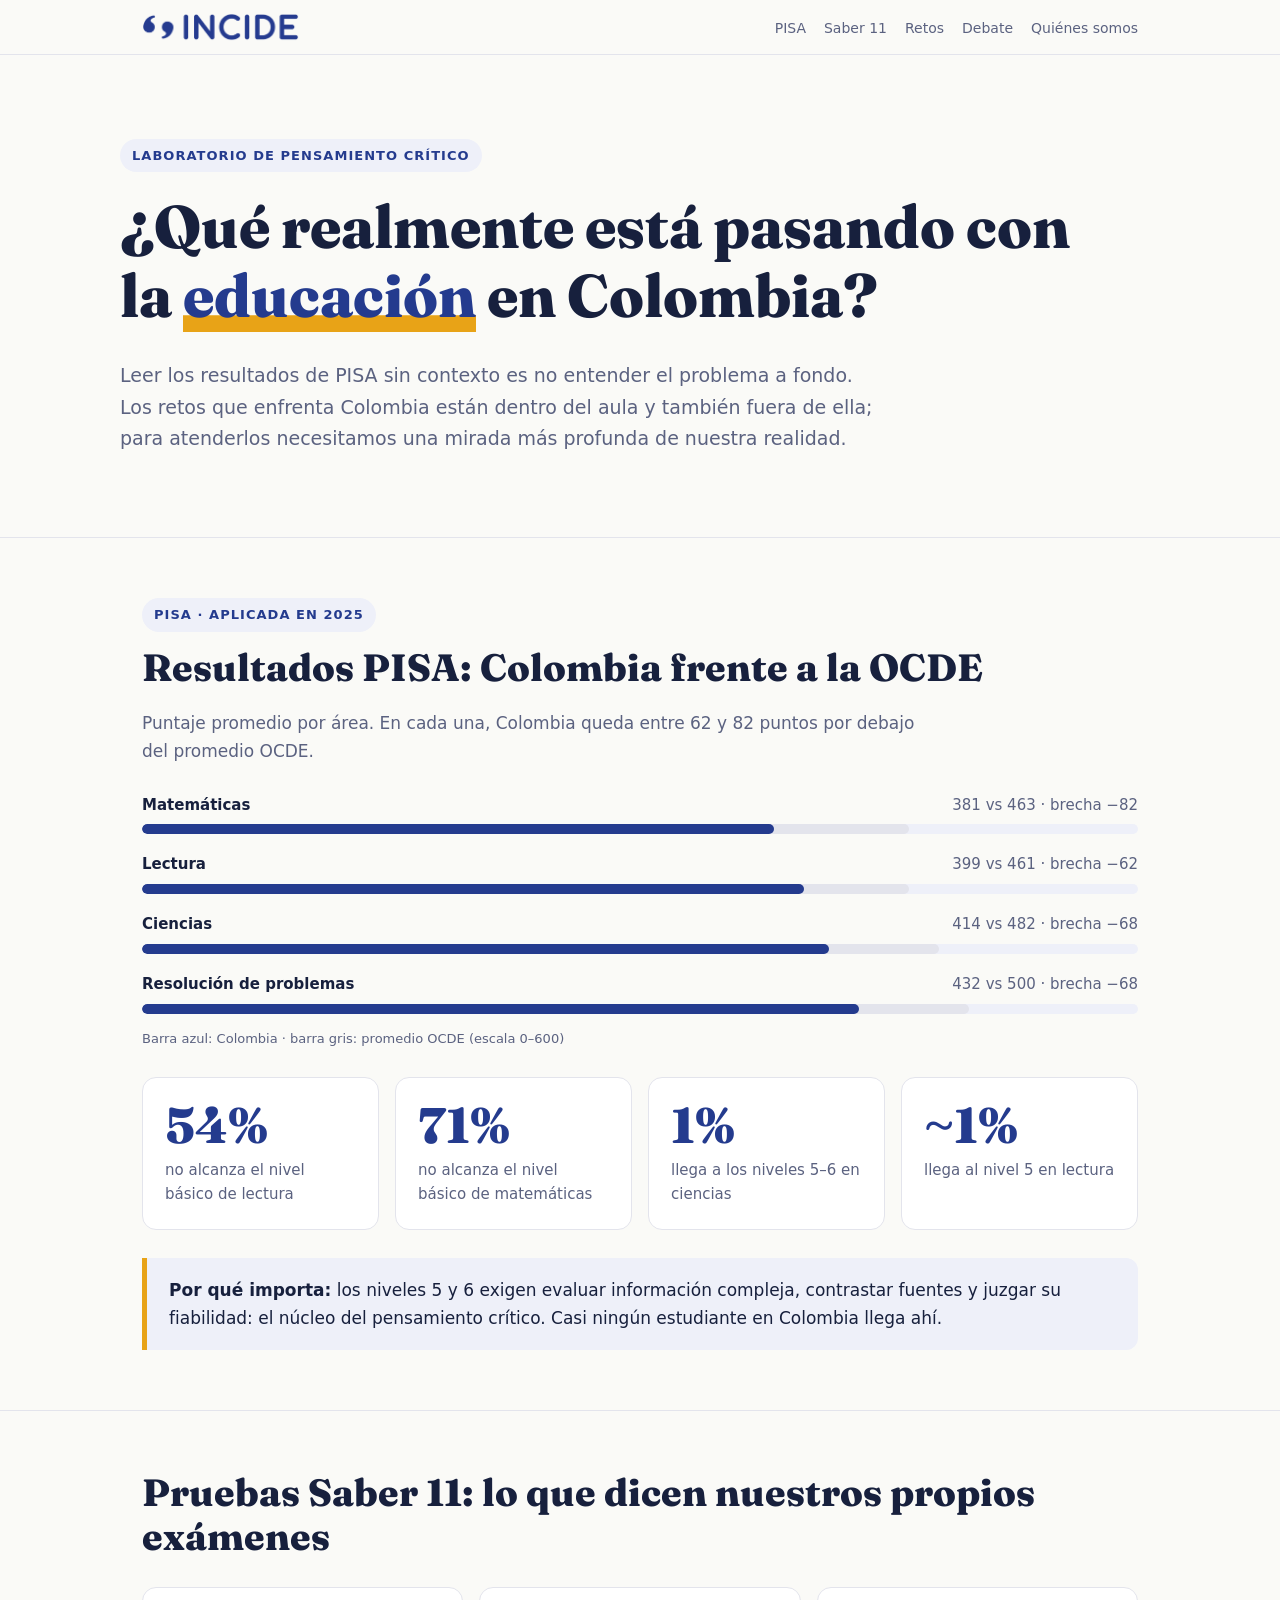
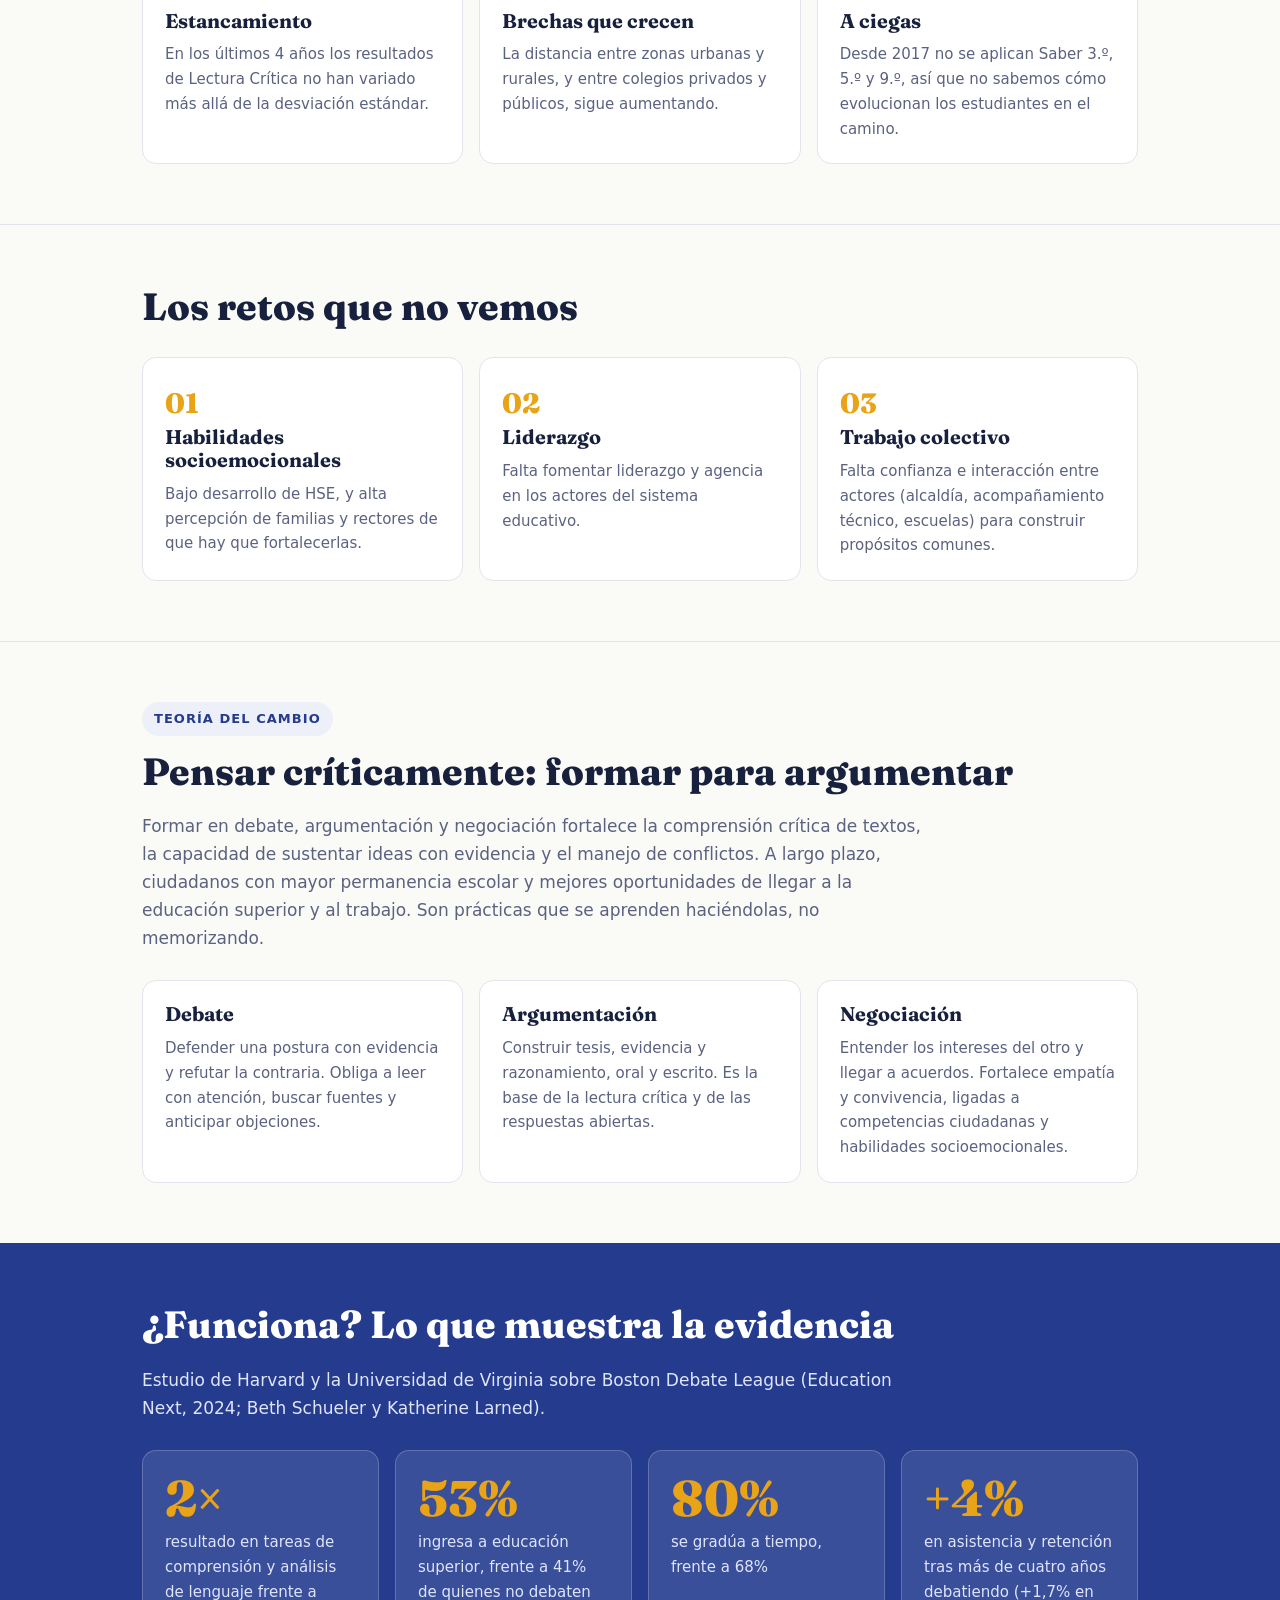
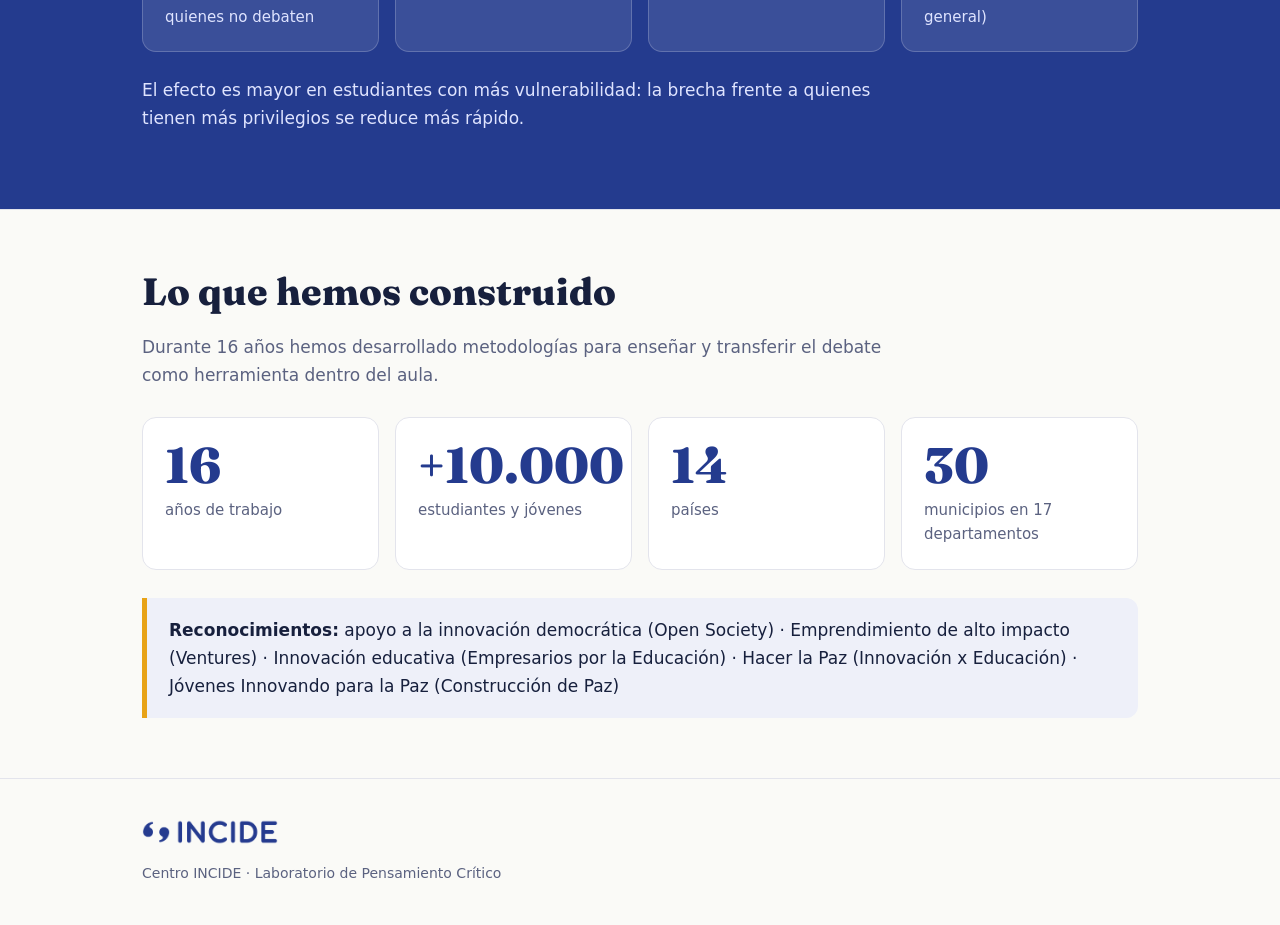
==== index.html @ ebb5a61c "Add files via upload" ====
<!DOCTYPE html>
<html lang="es">
<head>
<meta charset="UTF-8">
<meta name="viewport" content="width=device-width, initial-scale=1, viewport-fit=cover">
<title>INCIDE · Retos de la educación en Colombia</title>
<link rel="stylesheet" href="https://fonts.googleapis.com/css2?family=Fraunces:wght@600;800&display=swap">
<style>
:root{box-sizing:border-box;padding-top:env(safe-area-inset-top,0px);padding-bottom:env(safe-area-inset-bottom,0px);
--bg:#fafaf7;--card:#fff;--ink:#17203d;--mute:#5b6280;--blue:#243b8e;--acc:#e8a317;--line:#e3e4ec;--soft:#eef0f9;--logo:none}
:root:not([data-theme="light"]){}
@media (prefers-color-scheme:dark){:root:not([data-theme="light"]){--bg:#0e1226;--card:#171c36;--ink:#eceefa;--mute:#a3a9c8;--blue:#8fa4ff;--line:#2a3157;--soft:#1b2142;--logo:invert(1) brightness(1.6)}}
:root[data-theme="dark"]{--bg:#0e1226;--card:#171c36;--ink:#eceefa;--mute:#a3a9c8;--blue:#8fa4ff;--line:#2a3157;--soft:#1b2142;--logo:invert(1) brightness(1.6)}
html{scroll-padding-top:env(safe-area-inset-top,0px);scroll-behavior:smooth}
*,*:before,*:after{box-sizing:border-box}
body{margin:0;background:var(--bg);color:var(--ink);font:17px/1.65 system-ui,-apple-system,"Segoe UI",sans-serif}
h1,h2,h3{font-family:Fraunces,Georgia,serif;line-height:1.15;margin:0 0 .5em}
.w{max-width:1040px;margin:0 auto;padding:0 22px}
header{position:sticky;top:env(safe-area-inset-top,0px);background:var(--bg);border-bottom:1px solid var(--line);z-index:5}
header .w{display:flex;align-items:center;justify-content:space-between;padding-top:12px;padding-bottom:12px}
header img{height:30px;width:auto;filter:var(--logo)}
nav a{color:var(--mute);text-decoration:none;font-size:14px;margin-left:18px}
nav a:hover{color:var(--blue)}
@media(max-width:700px){nav{display:none}}
.hero{padding:84px 0 64px}
.tag{display:inline-block;background:var(--soft);color:var(--blue);font-size:13px;font-weight:700;letter-spacing:.08em;text-transform:uppercase;padding:6px 12px;border-radius:99px}
.hero h1{font-size:clamp(34px,6vw,60px);font-weight:800;margin-top:20px;max-width:16em}
.hero h1 em{font-style:normal;color:var(--blue);box-shadow:inset 0 -.28em 0 var(--acc)}
.hero p{max-width:40em;color:var(--mute);font-size:19px}
section{padding:60px 0;border-top:1px solid var(--line)}
section h2{font-size:clamp(26px,4vw,38px);font-weight:800}
.lead{color:var(--mute);max-width:46em}
.grid{display:grid;gap:16px;grid-template-columns:repeat(auto-fit,minmax(220px,1fr));margin-top:28px}
.card{background:var(--card);border:1px solid var(--line);border-radius:14px;padding:22px}
.big{font-family:Fraunces,Georgia,serif;font-size:50px;font-weight:800;color:var(--blue);line-height:1}
.card p{margin:.5em 0 0;color:var(--mute);font-size:15px}
.rows{margin-top:28px;display:grid;gap:18px}
.row b{display:flex;justify-content:space-between;font-size:15px}
.row b span{color:var(--mute);font-weight:500}
.bar{height:10px;border-radius:9px;background:var(--soft);margin-top:7px;position:relative;overflow:hidden}
.bar i{position:absolute;left:0;top:0;bottom:0;border-radius:9px}
.bar .o{background:var(--line)}.bar .c{background:var(--blue)}
.key{font-size:13px;color:var(--mute);margin-top:14px}
.callout{margin-top:28px;border-left:5px solid var(--acc);background:var(--soft);padding:18px 22px;border-radius:0 12px 12px 0}
.num{color:var(--acc);font-family:Fraunces,Georgia,serif;font-weight:800;font-size:28px}
.dark{background:var(--blue);color:#fff;border:0}
.dark .lead,.dark .card p{color:#dfe4ff}
.dark .card{background:rgba(255,255,255,.1);border-color:rgba(255,255,255,.2)}
.dark .big{color:var(--acc)}
@media(prefers-color-scheme:dark){:root:not([data-theme="light"]) .dark{background:#1d2a66}}
:root[data-theme="dark"] .dark{background:#1d2a66}
footer{padding:40px 0;border-top:1px solid var(--line);color:var(--mute);font-size:14px}
footer img{height:26px;filter:var(--logo);margin-bottom:10px}
.src{font-size:13px;color:var(--mute);margin-top:18px}
</style>
</head>
<body>
<header><div class="w"><img src="[data-uri]" alt="INCIDE"><nav><a href="#pisa">PISA</a><a href="#saber">Saber 11</a><a href="#retos">Retos</a><a href="#debate">Debate</a><a href="#hemos">Quiénes somos</a></nav></div></header>

<div class="w hero">
<span class="tag">Laboratorio de Pensamiento Crítico</span>
<h1>¿Qué realmente está pasando con la <em>educación</em> en Colombia?</h1>
<p>Leer los resultados de PISA sin contexto es no entender el problema a fondo. Los retos que enfrenta Colombia están dentro del aula y también fuera de ella; para atenderlos necesitamos una mirada más profunda de nuestra realidad.</p>
</div>

<section id="pisa"><div class="w">
<span class="tag">PISA · aplicada en 2025</span>
<h2 style="margin-top:14px">Resultados PISA: Colombia frente a la OCDE</h2>
<p class="lead">Puntaje promedio por área. En cada una, Colombia queda entre 62 y 82 puntos por debajo del promedio OCDE.</p>
<div class="rows">
<div class="row"><b>Matemáticas <span>381 vs 463 · brecha −82</span></b><div class="bar"><i class="o" style="width:77%"></i><i class="c" style="width:63.5%"></i></div></div>
<div class="row"><b>Lectura <span>399 vs 461 · brecha −62</span></b><div class="bar"><i class="o" style="width:77%"></i><i class="c" style="width:66.5%"></i></div></div>
<div class="row"><b>Ciencias <span>414 vs 482 · brecha −68</span></b><div class="bar"><i class="o" style="width:80%"></i><i class="c" style="width:69%"></i></div></div>
<div class="row"><b>Resolución de problemas <span>432 vs 500 · brecha −68</span></b><div class="bar"><i class="o" style="width:83%"></i><i class="c" style="width:72%"></i></div></div>
</div>
<p class="key">Barra azul: Colombia · barra gris: promedio OCDE (escala 0–600)</p>
<div class="grid">
<div class="card"><div class="big">54%</div><p>no alcanza el nivel básico de lectura</p></div>
<div class="card"><div class="big">71%</div><p>no alcanza el nivel básico de matemáticas</p></div>
<div class="card"><div class="big">1%</div><p>llega a los niveles 5–6 en ciencias</p></div>
<div class="card"><div class="big">~1%</div><p>llega al nivel 5 en lectura</p></div>
</div>
<div class="callout"><b>Por qué importa:</b> los niveles 5 y 6 exigen evaluar información compleja, contrastar fuentes y juzgar su fiabilidad: el núcleo del pensamiento crítico. Casi ningún estudiante en Colombia llega ahí.</div>
</div></section>

<section id="saber"><div class="w">
<h2>Pruebas Saber 11: lo que dicen nuestros propios exámenes</h2>
<div class="grid">
<div class="card"><h3>Estancamiento</h3><p>En los últimos 4 años los resultados de Lectura Crítica no han variado más allá de la desviación estándar.</p></div>
<div class="card"><h3>Brechas que crecen</h3><p>La distancia entre zonas urbanas y rurales, y entre colegios privados y públicos, sigue aumentando.</p></div>
<div class="card"><h3>A ciegas</h3><p>Desde 2017 no se aplican Saber 3.º, 5.º y 9.º, así que no sabemos cómo evolucionan los estudiantes en el camino.</p></div>
</div>
</div></section>

<section id="retos"><div class="w">
<h2>Los retos que no vemos</h2>
<div class="grid">
<div class="card"><div class="num">01</div><h3>Habilidades socioemocionales</h3><p>Bajo desarrollo de HSE, y alta percepción de familias y rectores de que hay que fortalecerlas.</p></div>
<div class="card"><div class="num">02</div><h3>Liderazgo</h3><p>Falta fomentar liderazgo y agencia en los actores del sistema educativo.</p></div>
<div class="card"><div class="num">03</div><h3>Trabajo colectivo</h3><p>Falta confianza e interacción entre actores (alcaldía, acompañamiento técnico, escuelas) para construir propósitos comunes.</p></div>
</div>
</div></section>

<section id="debate"><div class="w">
<span class="tag">Teoría del cambio</span>
<h2 style="margin-top:14px">Pensar críticamente: formar para argumentar</h2>
<p class="lead">Formar en debate, argumentación y negociación fortalece la comprensión crítica de textos, la capacidad de sustentar ideas con evidencia y el manejo de conflictos. A largo plazo, ciudadanos con mayor permanencia escolar y mejores oportunidades de llegar a la educación superior y al trabajo. Son prácticas que se aprenden haciéndolas, no memorizando.</p>
<div class="grid">
<div class="card"><h3>Debate</h3><p>Defender una postura con evidencia y refutar la contraria. Obliga a leer con atención, buscar fuentes y anticipar objeciones.</p></div>
<div class="card"><h3>Argumentación</h3><p>Construir tesis, evidencia y razonamiento, oral y escrito. Es la base de la lectura crítica y de las respuestas abiertas.</p></div>
<div class="card"><h3>Negociación</h3><p>Entender los intereses del otro y llegar a acuerdos. Fortalece empatía y convivencia, ligadas a competencias ciudadanas y habilidades socioemocionales.</p></div>
</div>
</div></section>

<section class="dark"><div class="w">
<h2>¿Funciona? Lo que muestra la evidencia</h2>
<p class="lead">Estudio de Harvard y la Universidad de Virginia sobre Boston Debate League (Education Next, 2024; Beth Schueler y Katherine Larned).</p>
<div class="grid">
<div class="card"><div class="big">2×</div><p>resultado en tareas de comprensión y análisis de lenguaje frente a quienes no debaten</p></div>
<div class="card"><div class="big">53%</div><p>ingresa a educación superior, frente a 41% de quienes no debaten</p></div>
<div class="card"><div class="big">80%</div><p>se gradúa a tiempo, frente a 68%</p></div>
<div class="card"><div class="big">+4%</div><p>en asistencia y retención tras más de cuatro años debatiendo (+1,7% en general)</p></div>
</div>
<p class="lead" style="margin-top:24px">El efecto es mayor en estudiantes con más vulnerabilidad: la brecha frente a quienes tienen más privilegios se reduce más rápido.</p>
</div></section>

<section id="hemos"><div class="w">
<h2>Lo que hemos construido</h2>
<p class="lead">Durante 16 años hemos desarrollado metodologías para enseñar y transferir el debate como herramienta dentro del aula.</p>
<div class="grid">
<div class="card"><div class="big">16</div><p>años de trabajo</p></div>
<div class="card"><div class="big">+10.000</div><p>estudiantes y jóvenes</p></div>
<div class="card"><div class="big">14</div><p>países</p></div>
<div class="card"><div class="big">30</div><p>municipios en 17 departamentos</p></div>
</div>
<div class="callout"><b>Reconocimientos:</b> apoyo a la innovación democrática (Open Society) · Emprendimiento de alto impacto (Ventures) · Innovación educativa (Empresarios por la Educación) · Hacer la Paz (Innovación x Educación) · Jóvenes Innovando para la Paz (Construcción de Paz)</div>
</div></section>

<footer><div class="w"><img src="[data-uri]" alt="INCIDE"><br>Centro INCIDE · Laboratorio de Pensamiento Crítico</div></footer>
</body>
</html>
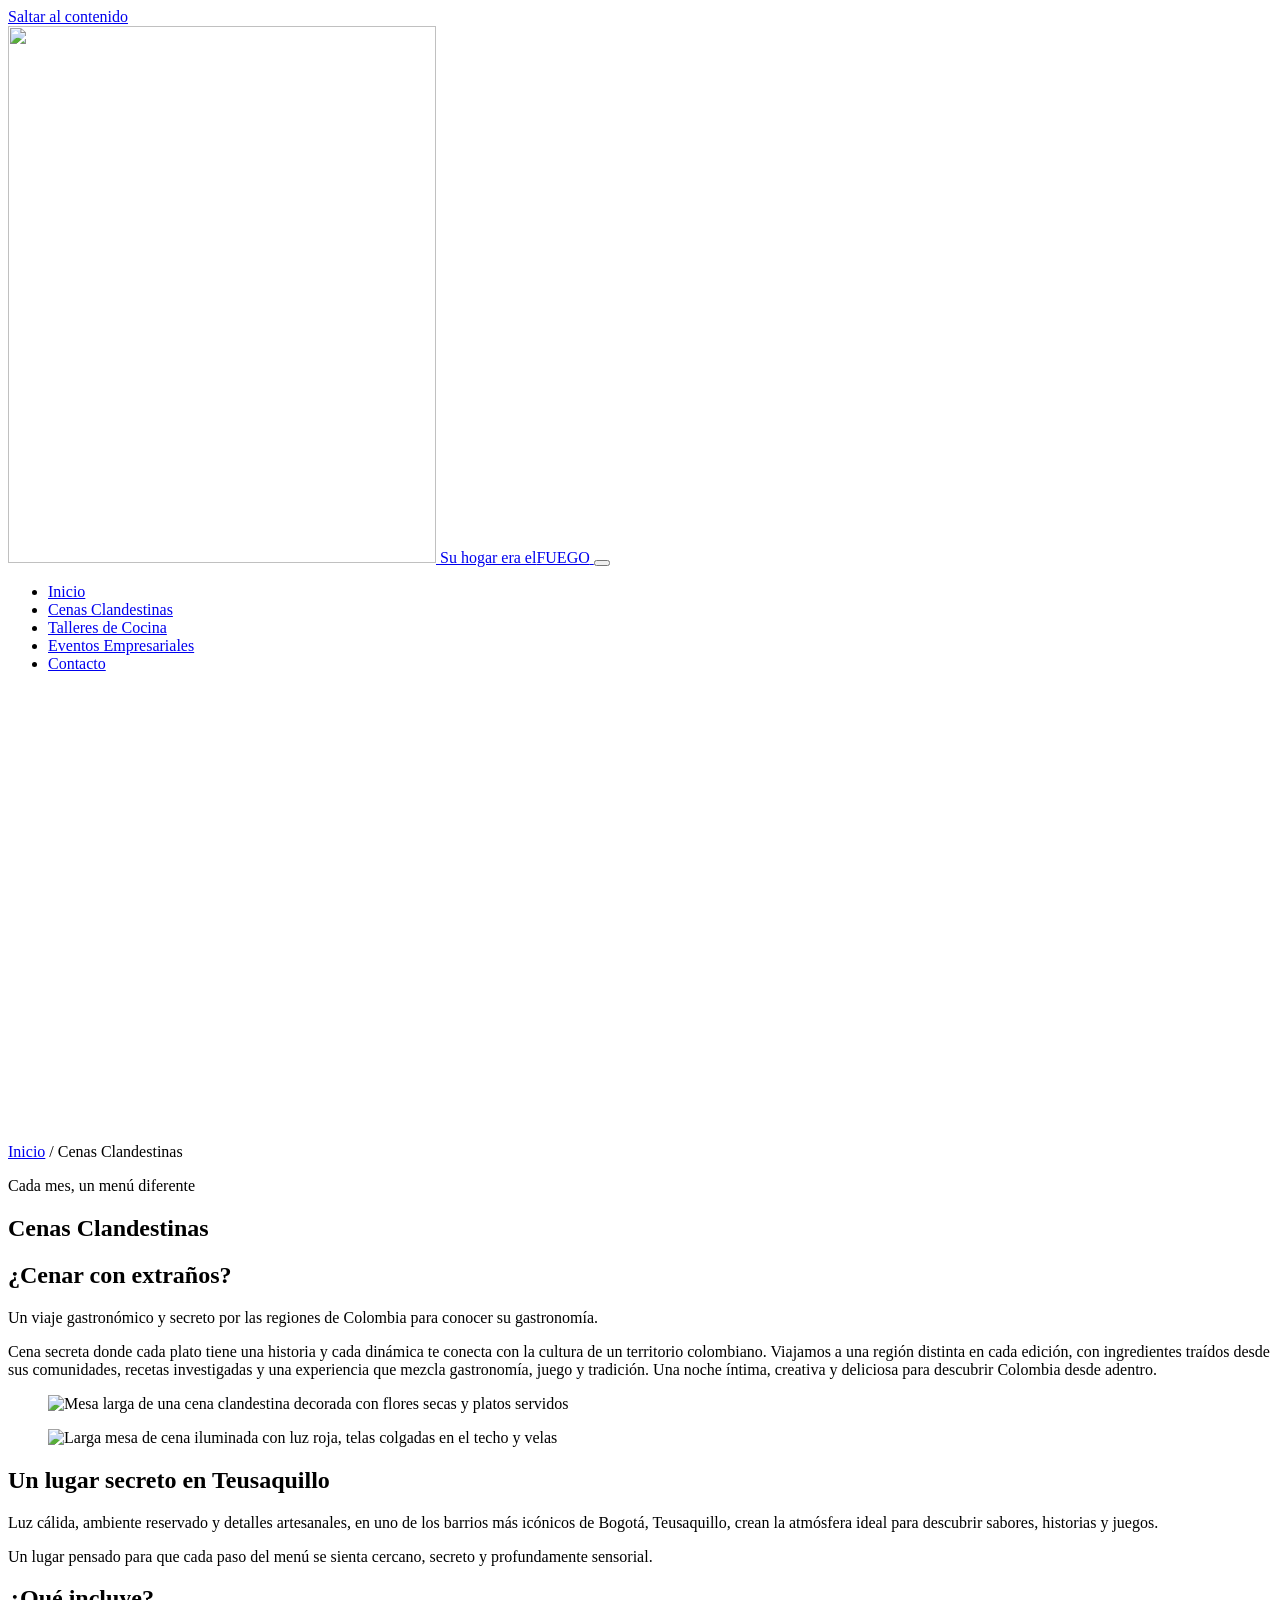
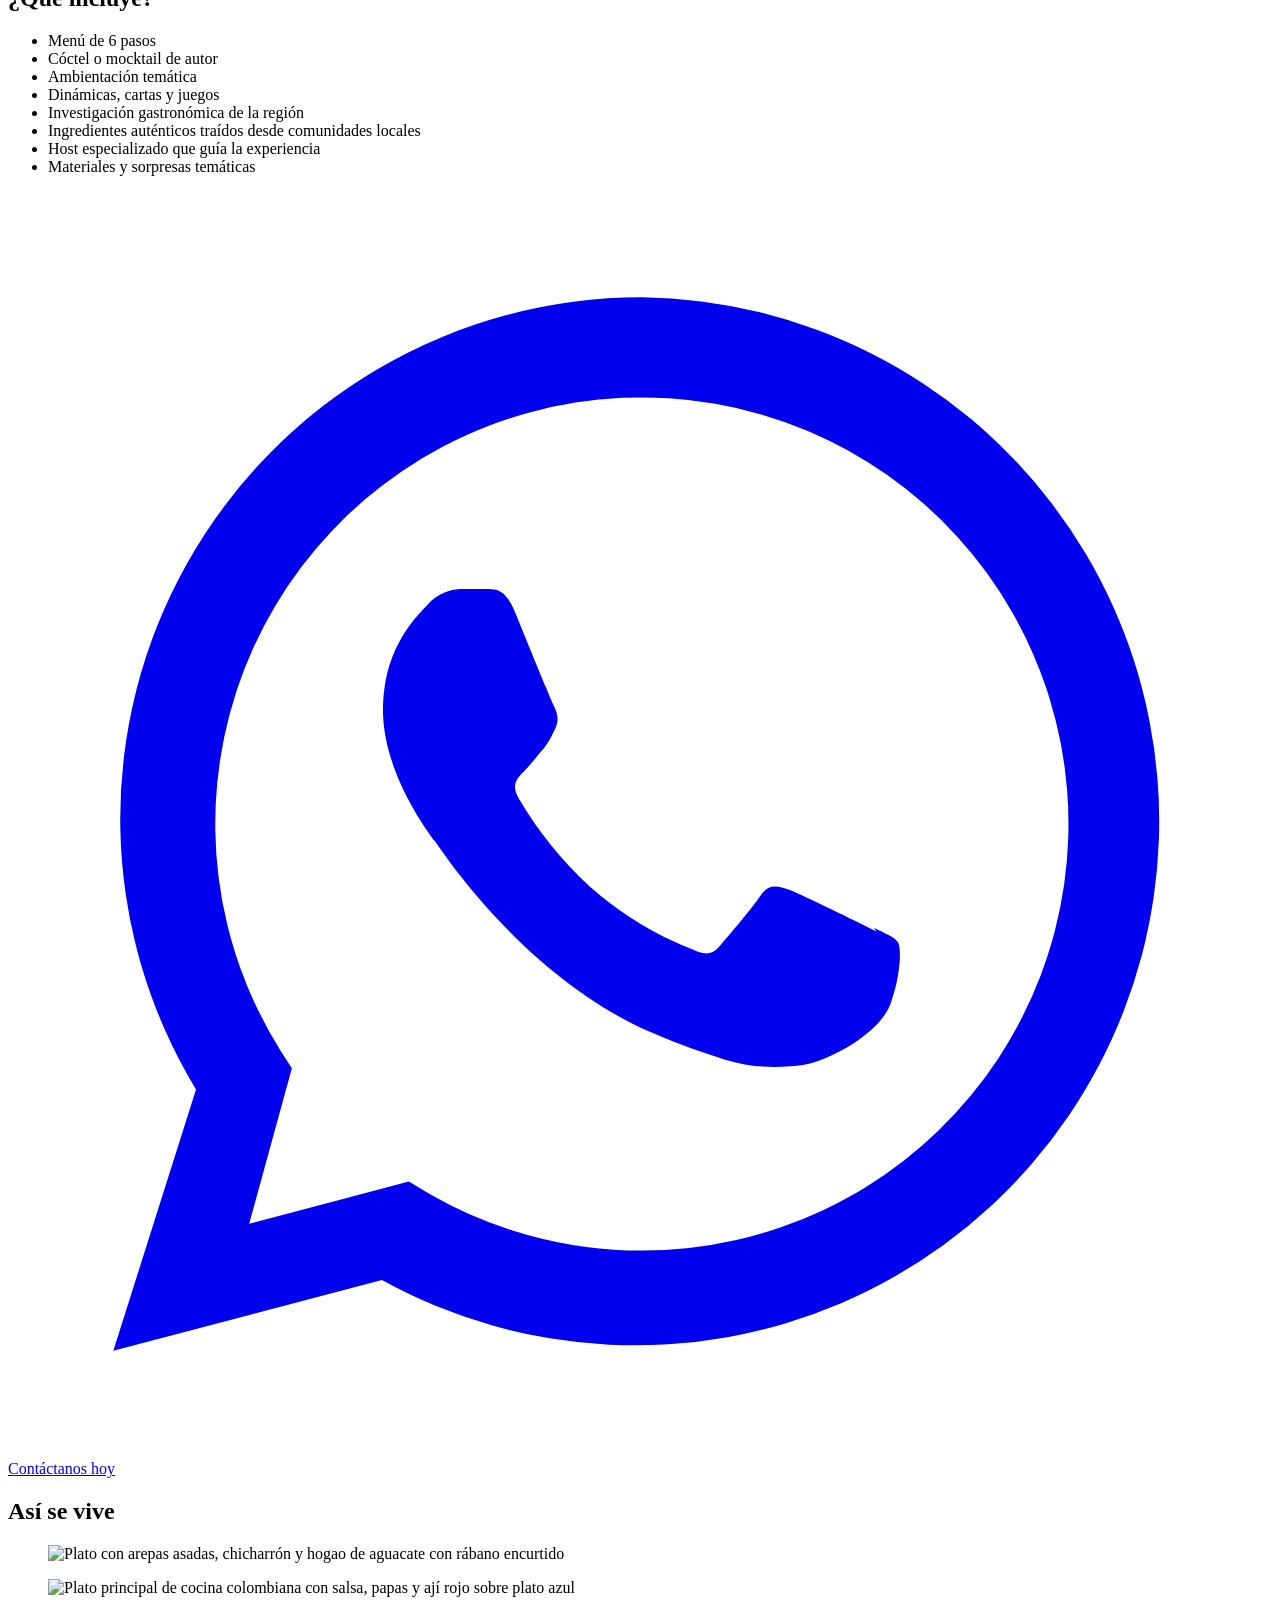
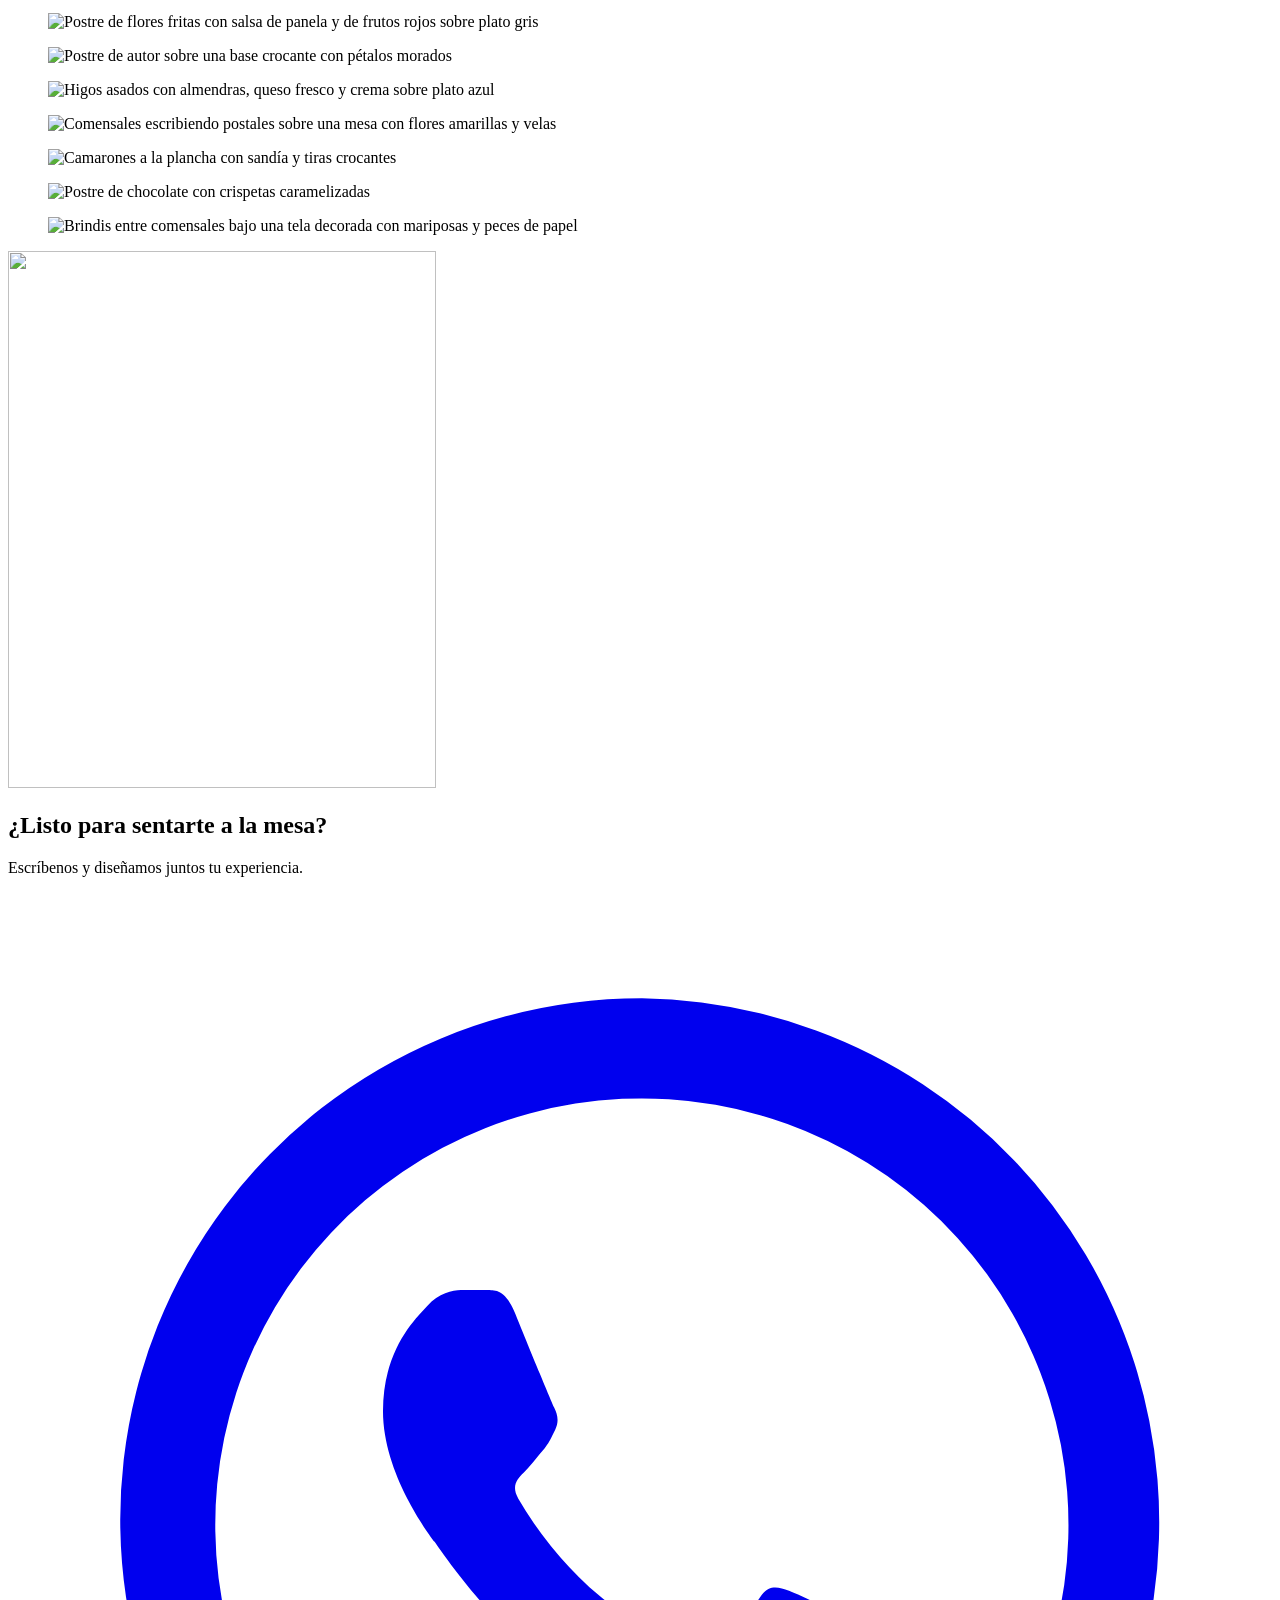
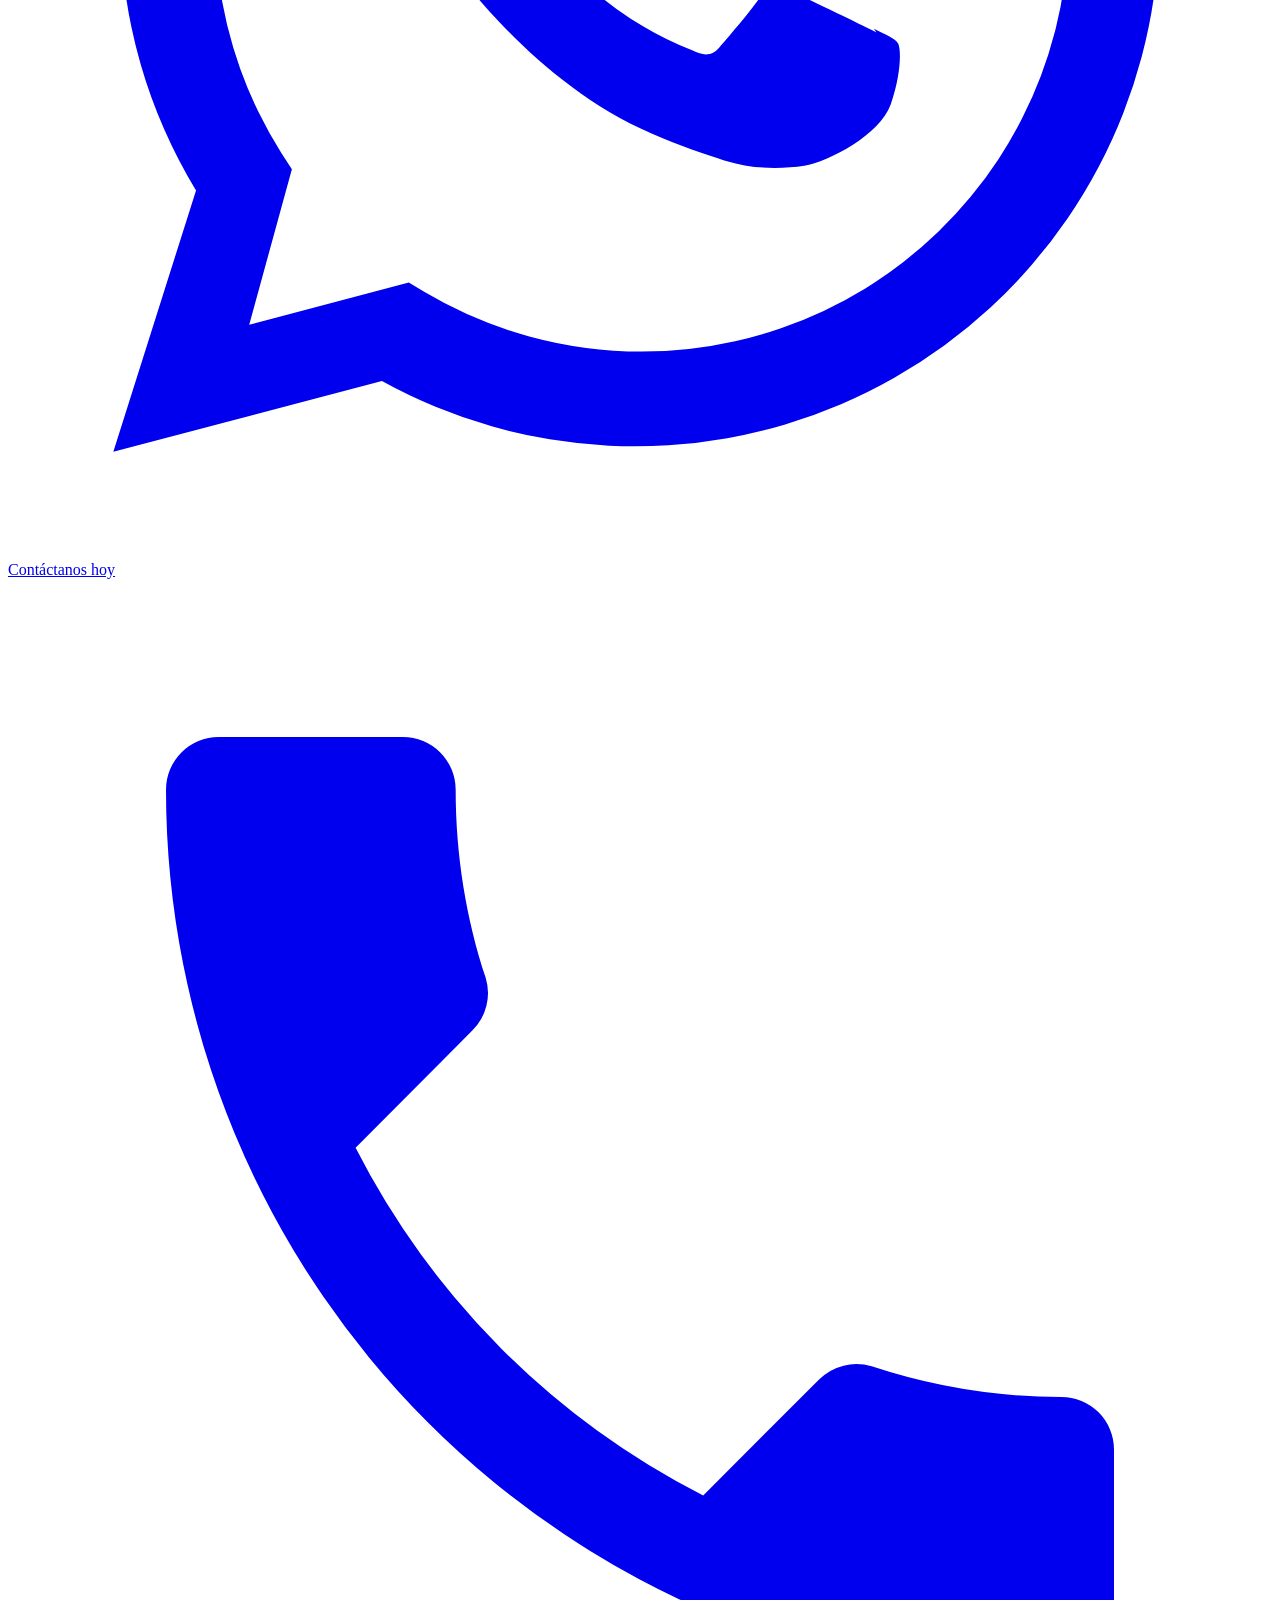
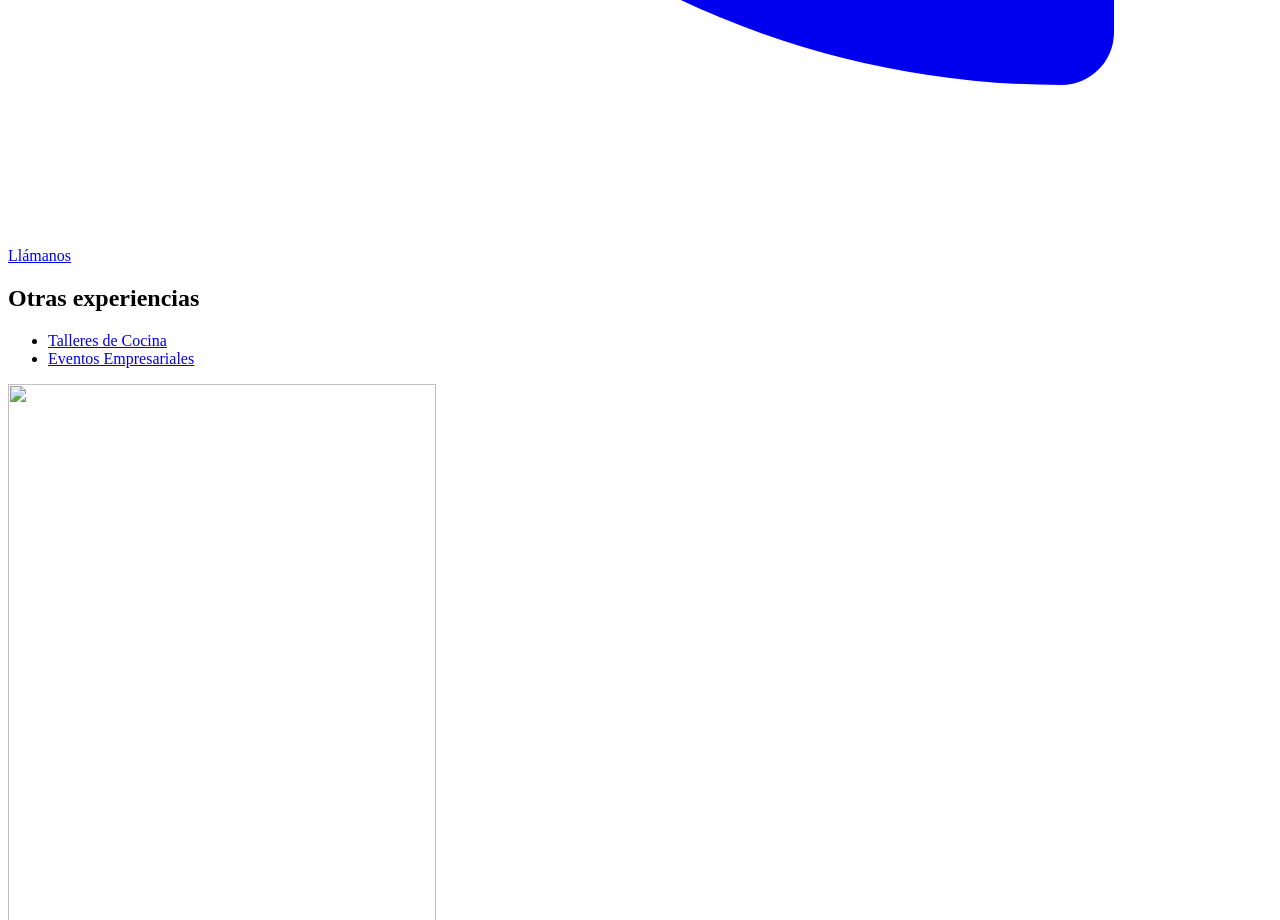
==== commit 6f04f1a9: "Add files via upload" ====
--- a/index.html
+++ b/index.html
@@ -1,141 +1,164 @@
 <!DOCTYPE html>
-<html lang="es">
+<html lang="es-CO">
 <head>
-<meta charset="UTF-8">
-<meta name="viewport" content="width=device-width, initial-scale=1, viewport-fit=cover">
-<title>INCIDE · Retos de la educación en Colombia</title>
-<link rel="stylesheet" href="https://fonts.googleapis.com/css2?family=Fraunces:wght@600;800&display=swap">
-<style>
-:root{box-sizing:border-box;padding-top:env(safe-area-inset-top,0px);padding-bottom:env(safe-area-inset-bottom,0px);
---bg:#fafaf7;--card:#fff;--ink:#17203d;--mute:#5b6280;--blue:#243b8e;--acc:#e8a317;--line:#e3e4ec;--soft:#eef0f9;--logo:none}
-:root:not([data-theme="light"]){}
-@media (prefers-color-scheme:dark){:root:not([data-theme="light"]){--bg:#0e1226;--card:#171c36;--ink:#eceefa;--mute:#a3a9c8;--blue:#8fa4ff;--line:#2a3157;--soft:#1b2142;--logo:invert(1) brightness(1.6)}}
-:root[data-theme="dark"]{--bg:#0e1226;--card:#171c36;--ink:#eceefa;--mute:#a3a9c8;--blue:#8fa4ff;--line:#2a3157;--soft:#1b2142;--logo:invert(1) brightness(1.6)}
-html{scroll-padding-top:env(safe-area-inset-top,0px);scroll-behavior:smooth}
-*,*:before,*:after{box-sizing:border-box}
-body{margin:0;background:var(--bg);color:var(--ink);font:17px/1.65 system-ui,-apple-system,"Segoe UI",sans-serif}
-h1,h2,h3{font-family:Fraunces,Georgia,serif;line-height:1.15;margin:0 0 .5em}
-.w{max-width:1040px;margin:0 auto;padding:0 22px}
-header{position:sticky;top:env(safe-area-inset-top,0px);background:var(--bg);border-bottom:1px solid var(--line);z-index:5}
-header .w{display:flex;align-items:center;justify-content:space-between;padding-top:12px;padding-bottom:12px}
-header img{height:30px;width:auto;filter:var(--logo)}
-nav a{color:var(--mute);text-decoration:none;font-size:14px;margin-left:18px}
-nav a:hover{color:var(--blue)}
-@media(max-width:700px){nav{display:none}}
-.hero{padding:84px 0 64px}
-.tag{display:inline-block;background:var(--soft);color:var(--blue);font-size:13px;font-weight:700;letter-spacing:.08em;text-transform:uppercase;padding:6px 12px;border-radius:99px}
-.hero h1{font-size:clamp(34px,6vw,60px);font-weight:800;margin-top:20px;max-width:16em}
-.hero h1 em{font-style:normal;color:var(--blue);box-shadow:inset 0 -.28em 0 var(--acc)}
-.hero p{max-width:40em;color:var(--mute);font-size:19px}
-section{padding:60px 0;border-top:1px solid var(--line)}
-section h2{font-size:clamp(26px,4vw,38px);font-weight:800}
-.lead{color:var(--mute);max-width:46em}
-.grid{display:grid;gap:16px;grid-template-columns:repeat(auto-fit,minmax(220px,1fr));margin-top:28px}
-.card{background:var(--card);border:1px solid var(--line);border-radius:14px;padding:22px}
-.big{font-family:Fraunces,Georgia,serif;font-size:50px;font-weight:800;color:var(--blue);line-height:1}
-.card p{margin:.5em 0 0;color:var(--mute);font-size:15px}
-.rows{margin-top:28px;display:grid;gap:18px}
-.row b{display:flex;justify-content:space-between;font-size:15px}
-.row b span{color:var(--mute);font-weight:500}
-.bar{height:10px;border-radius:9px;background:var(--soft);margin-top:7px;position:relative;overflow:hidden}
-.bar i{position:absolute;left:0;top:0;bottom:0;border-radius:9px}
-.bar .o{background:var(--line)}.bar .c{background:var(--blue)}
-.key{font-size:13px;color:var(--mute);margin-top:14px}
-.callout{margin-top:28px;border-left:5px solid var(--acc);background:var(--soft);padding:18px 22px;border-radius:0 12px 12px 0}
-.num{color:var(--acc);font-family:Fraunces,Georgia,serif;font-weight:800;font-size:28px}
-.dark{background:var(--blue);color:#fff;border:0}
-.dark .lead,.dark .card p{color:#dfe4ff}
-.dark .card{background:rgba(255,255,255,.1);border-color:rgba(255,255,255,.2)}
-.dark .big{color:var(--acc)}
-@media(prefers-color-scheme:dark){:root:not([data-theme="light"]) .dark{background:#1d2a66}}
-:root[data-theme="dark"] .dark{background:#1d2a66}
-footer{padding:40px 0;border-top:1px solid var(--line);color:var(--mute);font-size:14px}
-footer img{height:26px;filter:var(--logo);margin-bottom:10px}
-.src{font-size:13px;color:var(--mute);margin-top:18px}
-</style>
+<meta charset="utf-8">
+<meta name="viewport" content="width=device-width, initial-scale=1">
+<title>Cenas clandestinas en Bogotá | Su Hogar era el Fuego</title>
+<meta name="description" content="Cena secreta en Teusaquillo, Bogotá: menú de 6 pasos, cóctel de autor y un viaje por una región de Colombia cada mes. Reserva tu lugar.">
+<meta name="robots" content="index, follow, max-image-preview:large, max-snippet:-1, max-video-preview:-1">
+<link rel="canonical" href="https://TU-DOMINIO.com/cenas-clandestinas/">
+<link rel="alternate" hreflang="es-CO" href="https://TU-DOMINIO.com/cenas-clandestinas/">
+<link rel="alternate" hreflang="x-default" href="https://TU-DOMINIO.com/cenas-clandestinas/">
+<meta name="theme-color" content="#1B2A47">
+<meta name="author" content="Su Hogar era el Fuego">
+<meta name="geo.region" content="CO-DC">
+<meta name="geo.placename" content="Bogotá">
+<meta property="og:type" content="website">
+<meta property="og:locale" content="es_CO">
+<meta property="og:site_name" content="Su Hogar era el Fuego">
+<meta property="og:title" content="Cenas clandestinas en Bogotá | Su Hogar era el Fuego">
+<meta property="og:description" content="Cena secreta en Teusaquillo, Bogotá: menú de 6 pasos, cóctel de autor y un viaje por una región de Colombia cada mes. Reserva tu lugar.">
+<meta property="og:url" content="https://TU-DOMINIO.com/cenas-clandestinas/">
+<meta property="og:image" content="https://TU-DOMINIO.com/assets/img/og-image.jpg">
+<meta property="og:image:width" content="1200">
+<meta property="og:image:height" content="630">
+<meta property="og:image:alt" content="Comensales sonriendo alrededor de una mesa con velas y flores en una cena clandestina de Su Hogar era el Fuego en Bogotá">
+<meta name="twitter:card" content="summary_large_image">
+<meta name="twitter:title" content="Cenas clandestinas en Bogotá | Su Hogar era el Fuego">
+<meta name="twitter:description" content="Cena secreta en Teusaquillo, Bogotá: menú de 6 pasos, cóctel de autor y un viaje por una región de Colombia cada mes. Reserva tu lugar.">
+<meta name="twitter:image" content="https://TU-DOMINIO.com/assets/img/og-image.jpg">
+<link rel="icon" href="../favicon.ico" sizes="any">
+<link rel="icon" type="image/png" sizes="192x192" href="../assets/img/icon-192.png">
+<link rel="apple-touch-icon" href="../apple-touch-icon.png">
+<link rel="manifest" href="../manifest.webmanifest">
+<link rel="preload" href="../assets/fonts/cormorant-garamond-latin-600-normal.woff2" as="font" type="font/woff2" crossorigin><link rel="preload" href="../assets/fonts/lora-latin-400-normal.woff2" as="font" type="font/woff2" crossorigin><link rel="preload" as="image" href="../assets/img/cena-risas-1600.webp" imagesrcset="../assets/img/cena-risas-800.webp 800w, ../assets/img/cena-risas-1600.webp 1600w" imagesizes="100vw" fetchpriority="high">
+<link rel="stylesheet" href="../css/styles.css">
+<script>document.documentElement.classList.add('js')</script>
+<script type="application/ld+json">{"@context": "https://schema.org", "@graph": [{"@type": "Service", "name": "Cenas clandestinas en Bogotá", "description": "Cena secreta de 6 pasos con extraños, inspirada cada mes en una región distinta de Colombia, en Teusaquillo, Bogotá.", "serviceType": "Cenas clandestinas en Bogotá", "provider": {"@id": "https://TU-DOMINIO.com/#organizacion"}, "areaServed": {"@type": "City", "name": "Bogotá"}, "url": "https://TU-DOMINIO.com/cenas-clandestinas/", "image": "https://TU-DOMINIO.com/assets/img/cena-risas-800.webp"}, {"@type": "WebPage", "url": "https://TU-DOMINIO.com/cenas-clandestinas/", "name": "Cenas clandestinas en Bogotá | Su Hogar era el Fuego", "description": "Cena secreta en Teusaquillo, Bogotá: menú de 6 pasos, cóctel de autor y un viaje por una región de Colombia cada mes. Reserva tu lugar.", "inLanguage": "es-CO", "isPartOf": {"@id": "https://TU-DOMINIO.com/#website"}}, {"@type": "BreadcrumbList", "itemListElement": [{"@type": "ListItem", "position": 1, "name": "Inicio", "item": "https://TU-DOMINIO.com/"}, {"@type": "ListItem", "position": 2, "name": "Cenas Clandestinas", "item": "https://TU-DOMINIO.com/cenas-clandestinas/"}]}, {"@type": "LocalBusiness", "@id": "https://TU-DOMINIO.com/#organizacion", "name": "Su Hogar era el Fuego", "url": "https://TU-DOMINIO.com/"}]}</script>
+<!-- Google Tag Manager / Analytics: pega aquí tu código cuando lo tengas -->
 </head>
 <body>
-<header><div class="w"><img src="[data-uri]" alt="INCIDE"><nav><a href="#pisa">PISA</a><a href="#saber">Saber 11</a><a href="#retos">Retos</a><a href="#debate">Debate</a><a href="#hemos">Quiénes somos</a></nav></div></header>
+<a class="skip" href="#contenido">Saltar al contenido</a>
+<header class="site-header">
+  <div class="banner">
+    <a class="brand" href="../" aria-label="Su Hogar era el Fuego – Inicio">
+      <img src="../assets/img/icono-casa.webp" width="428" height="537" alt="" class="brand-icon">
+      <span class="brand-text"><span class="brand-small">Su hogar era el</span><span class="brand-big">FUEGO</span></span>
+    </a>
+    <button class="nav-toggle" aria-expanded="false" aria-controls="menu" aria-label="Abrir menú"><span></span><span></span><span></span></button>
+    <nav class="nav" id="menu" aria-label="Principal"><ul><li><a href="../">Inicio</a></li><li><a href="../cenas-clandestinas/" aria-current="page">Cenas Clandestinas</a></li><li><a href="../talleres-de-cocina/">Talleres de Cocina</a></li><li><a href="../eventos-empresariales/">Eventos Empresariales</a></li><li><a href="../contacto/">Contacto</a></li></ul></nav>
+  </div>
+</header><main id="contenido">
+<section class="page-hero" aria-labelledby="page-h">
+  <img class="hero-img" src="../assets/img/cena-risas-800.webp" srcset="../assets/img/cena-risas-800.webp 800w, ../assets/img/cena-risas-1600.webp 1600w" sizes="100vw" width="800" height="450" alt="Comensales riendo juntos a la luz de una vela en una larga mesa de cena clandestina" loading="eager" decoding="async" fetchpriority="high" style="object-position:center 45%">
+  <div class="hero-shade"></div>
+  <div class="hero-inner">
+    <nav class="crumbs" aria-label="Migas de pan"><a href="../">Inicio</a> <span aria-hidden="true">/</span> <span>Cenas Clandestinas</span></nav>
+    <p class="eyebrow light">Cada mes, un menú diferente</p>
+    <h1 id="page-h">Cenas Clandestinas</h1>
+  </div>
+</section>
 
-<div class="w hero">
-<span class="tag">Laboratorio de Pensamiento Crítico</span>
-<h1>¿Qué realmente está pasando con la <em>educación</em> en Colombia?</h1>
-<p>Leer los resultados de PISA sin contexto es no entender el problema a fondo. Los retos que enfrenta Colombia están dentro del aula y también fuera de ella; para atenderlos necesitamos una mirada más profunda de nuestra realidad.</p>
-</div>
+<section class="section" aria-labelledby="cenar-h">
+  <div class="wrap split">
+    <div class="split-text">
+      <h2 id="cenar-h">¿Cenar con extraños?</h2>
+      <span class="rule"></span>
+      <p class="lead">Un viaje gastronómico y secreto por las regiones de Colombia para conocer su gastronomía.</p>
+      <p>Cena secreta donde cada plato tiene una historia y cada dinámica te conecta con la cultura de un territorio colombiano. Viajamos a una región distinta en cada edición, con ingredientes traídos desde sus comunidades, recetas investigadas y una experiencia que mezcla gastronomía, juego y tradición. Una noche íntima, creativa y deliciosa para descubrir Colombia desde adentro.</p>
+    </div>
+    <figure class="frame"><img src="../assets/img/cena-mesa-1-800.webp" srcset="../assets/img/cena-mesa-1-800.webp 800w, ../assets/img/cena-mesa-1-1600.webp 1536w" sizes="(min-width: 900px) 40vw, 90vw" width="800" height="1067" alt="Mesa larga de una cena clandestina decorada con flores secas y platos servidos" loading="lazy" decoding="async" style="object-position:center 40%"></figure>
+  </div>
+</section>
 
-<section id="pisa"><div class="w">
-<span class="tag">PISA · aplicada en 2025</span>
-<h2 style="margin-top:14px">Resultados PISA: Colombia frente a la OCDE</h2>
-<p class="lead">Puntaje promedio por área. En cada una, Colombia queda entre 62 y 82 puntos por debajo del promedio OCDE.</p>
-<div class="rows">
-<div class="row"><b>Matemáticas <span>381 vs 463 · brecha −82</span></b><div class="bar"><i class="o" style="width:77%"></i><i class="c" style="width:63.5%"></i></div></div>
-<div class="row"><b>Lectura <span>399 vs 461 · brecha −62</span></b><div class="bar"><i class="o" style="width:77%"></i><i class="c" style="width:66.5%"></i></div></div>
-<div class="row"><b>Ciencias <span>414 vs 482 · brecha −68</span></b><div class="bar"><i class="o" style="width:80%"></i><i class="c" style="width:69%"></i></div></div>
-<div class="row"><b>Resolución de problemas <span>432 vs 500 · brecha −68</span></b><div class="bar"><i class="o" style="width:83%"></i><i class="c" style="width:72%"></i></div></div>
-</div>
-<p class="key">Barra azul: Colombia · barra gris: promedio OCDE (escala 0–600)</p>
-<div class="grid">
-<div class="card"><div class="big">54%</div><p>no alcanza el nivel básico de lectura</p></div>
-<div class="card"><div class="big">71%</div><p>no alcanza el nivel básico de matemáticas</p></div>
-<div class="card"><div class="big">1%</div><p>llega a los niveles 5–6 en ciencias</p></div>
-<div class="card"><div class="big">~1%</div><p>llega al nivel 5 en lectura</p></div>
-</div>
-<div class="callout"><b>Por qué importa:</b> los niveles 5 y 6 exigen evaluar información compleja, contrastar fuentes y juzgar su fiabilidad: el núcleo del pensamiento crítico. Casi ningún estudiante en Colombia llega ahí.</div>
-</div></section>
+<section class="section tint" aria-labelledby="lugar-h">
+  <div class="wrap split reverse">
+    <figure class="frame"><img src="../assets/img/cena-roja-800.webp" srcset="../assets/img/cena-roja-800.webp 800w, ../assets/img/cena-roja-1600.webp 1600w" sizes="(min-width: 900px) 40vw, 90vw" width="800" height="1067" alt="Larga mesa de cena iluminada con luz roja, telas colgadas en el techo y velas" loading="lazy" decoding="async" style="object-position:center 55%"></figure>
+    <div class="split-text">
+      <h2 id="lugar-h">Un lugar secreto en Teusaquillo</h2>
+      <span class="rule"></span>
+      <p>Luz cálida, ambiente reservado y detalles artesanales, en uno de los barrios más icónicos de Bogotá, Teusaquillo, crean la atmósfera ideal para descubrir sabores, historias y juegos.</p>
+      <p>Un lugar pensado para que cada paso del menú se sienta cercano, secreto y profundamente sensorial.</p>
+    </div>
+  </div>
+</section>
 
-<section id="saber"><div class="w">
-<h2>Pruebas Saber 11: lo que dicen nuestros propios exámenes</h2>
-<div class="grid">
-<div class="card"><h3>Estancamiento</h3><p>En los últimos 4 años los resultados de Lectura Crítica no han variado más allá de la desviación estándar.</p></div>
-<div class="card"><h3>Brechas que crecen</h3><p>La distancia entre zonas urbanas y rurales, y entre colegios privados y públicos, sigue aumentando.</p></div>
-<div class="card"><h3>A ciegas</h3><p>Desde 2017 no se aplican Saber 3.º, 5.º y 9.º, así que no sabemos cómo evolucionan los estudiantes en el camino.</p></div>
-</div>
-</div></section>
-
-<section id="retos"><div class="w">
-<h2>Los retos que no vemos</h2>
-<div class="grid">
-<div class="card"><div class="num">01</div><h3>Habilidades socioemocionales</h3><p>Bajo desarrollo de HSE, y alta percepción de familias y rectores de que hay que fortalecerlas.</p></div>
-<div class="card"><div class="num">02</div><h3>Liderazgo</h3><p>Falta fomentar liderazgo y agencia en los actores del sistema educativo.</p></div>
-<div class="card"><div class="num">03</div><h3>Trabajo colectivo</h3><p>Falta confianza e interacción entre actores (alcaldía, acompañamiento técnico, escuelas) para construir propósitos comunes.</p></div>
-</div>
-</div></section>
-
-<section id="debate"><div class="w">
-<span class="tag">Teoría del cambio</span>
-<h2 style="margin-top:14px">Pensar críticamente: formar para argumentar</h2>
-<p class="lead">Formar en debate, argumentación y negociación fortalece la comprensión crítica de textos, la capacidad de sustentar ideas con evidencia y el manejo de conflictos. A largo plazo, ciudadanos con mayor permanencia escolar y mejores oportunidades de llegar a la educación superior y al trabajo. Son prácticas que se aprenden haciéndolas, no memorizando.</p>
-<div class="grid">
-<div class="card"><h3>Debate</h3><p>Defender una postura con evidencia y refutar la contraria. Obliga a leer con atención, buscar fuentes y anticipar objeciones.</p></div>
-<div class="card"><h3>Argumentación</h3><p>Construir tesis, evidencia y razonamiento, oral y escrito. Es la base de la lectura crítica y de las respuestas abiertas.</p></div>
-<div class="card"><h3>Negociación</h3><p>Entender los intereses del otro y llegar a acuerdos. Fortalece empatía y convivencia, ligadas a competencias ciudadanas y habilidades socioemocionales.</p></div>
-</div>
-</div></section>
-
-<section class="dark"><div class="w">
-<h2>¿Funciona? Lo que muestra la evidencia</h2>
-<p class="lead">Estudio de Harvard y la Universidad de Virginia sobre Boston Debate League (Education Next, 2024; Beth Schueler y Katherine Larned).</p>
-<div class="grid">
-<div class="card"><div class="big">2×</div><p>resultado en tareas de comprensión y análisis de lenguaje frente a quienes no debaten</p></div>
-<div class="card"><div class="big">53%</div><p>ingresa a educación superior, frente a 41% de quienes no debaten</p></div>
-<div class="card"><div class="big">80%</div><p>se gradúa a tiempo, frente a 68%</p></div>
-<div class="card"><div class="big">+4%</div><p>en asistencia y retención tras más de cuatro años debatiendo (+1,7% en general)</p></div>
-</div>
-<p class="lead" style="margin-top:24px">El efecto es mayor en estudiantes con más vulnerabilidad: la brecha frente a quienes tienen más privilegios se reduce más rápido.</p>
-</div></section>
-
-<section id="hemos"><div class="w">
-<h2>Lo que hemos construido</h2>
-<p class="lead">Durante 16 años hemos desarrollado metodologías para enseñar y transferir el debate como herramienta dentro del aula.</p>
-<div class="grid">
-<div class="card"><div class="big">16</div><p>años de trabajo</p></div>
-<div class="card"><div class="big">+10.000</div><p>estudiantes y jóvenes</p></div>
-<div class="card"><div class="big">14</div><p>países</p></div>
-<div class="card"><div class="big">30</div><p>municipios en 17 departamentos</p></div>
-</div>
-<div class="callout"><b>Reconocimientos:</b> apoyo a la innovación democrática (Open Society) · Emprendimiento de alto impacto (Ventures) · Innovación educativa (Empresarios por la Educación) · Hacer la Paz (Innovación x Educación) · Jóvenes Innovando para la Paz (Construcción de Paz)</div>
-</div></section>
-
-<footer><div class="w"><img src="[data-uri]" alt="INCIDE"><br>Centro INCIDE · Laboratorio de Pensamiento Crítico</div></footer>
+<section class="section" aria-labelledby="inc-h">
+  <div class="wrap narrow">
+    <h2 id="inc-h" class="center">¿Qué incluye?</h2>
+    <span class="rule mid"></span>
+    <ul class="check"><li>Menú de 6 pasos</li><li>Cóctel o mocktail de autor</li><li>Ambientación temática</li><li>Dinámicas, cartas y juegos</li><li>Investigación gastronómica de la región</li><li>Ingredientes auténticos traídos desde comunidades locales</li><li>Host especializado que guía la experiencia</li><li>Materiales y sorpresas temáticas</li></ul>
+    <div class="btn-row center-row"><a class="btn btn-wa" href="https://wa.me/573209785564?text=Hola%2C%20quiero%20reservar%20una%20Cena%20Clandestina%20de%20Su%20Hogar%20era%20el%20Fuego." target="_blank" rel="noopener"><svg class="ico" viewBox="0 0 24 24" aria-hidden="true"><path fill="currentColor" d="M12.04 2a9.9 9.9 0 0 0-8.47 15.04L2 22l5.1-1.34A9.95 9.95 0 1 0 12.04 2Zm0 18.1a8.1 8.1 0 0 1-4.13-1.13l-.3-.18-3.03.8.81-2.95-.2-.31a8.1 8.1 0 1 1 6.85 3.77Zm4.45-6.06c-.24-.12-1.44-.71-1.66-.79-.22-.08-.39-.12-.55.12-.16.24-.63.79-.77.95-.14.16-.28.18-.52.06a6.6 6.6 0 0 1-1.95-1.2 7.3 7.3 0 0 1-1.35-1.68c-.14-.24-.02-.37.1-.49.11-.11.24-.28.36-.42.12-.14.16-.24.24-.4.08-.16.04-.3-.02-.42-.06-.12-.55-1.32-.75-1.81-.2-.47-.4-.41-.55-.42h-.47c-.16 0-.42.06-.64.3-.22.24-.84.82-.84 2s.86 2.32.98 2.48c.12.16 1.7 2.6 4.12 3.64.58.25 1.03.4 1.38.51.58.18 1.1.16 1.52.1.46-.07 1.44-.59 1.64-1.16.2-.57.2-1.06.14-1.16-.06-.1-.22-.16-.46-.28Z"/></svg> Contáctanos hoy</a></div>
+  </div>
+</section>
+<section class="section" aria-labelledby="g-h">
+  <div class="wrap">
+    <h2 id="g-h" class="center">Así se vive</h2>
+    <span class="rule mid"></span>
+    <div class="grid-gallery">
+      <figure><img src="../assets/img/arepas-800.webp" srcset="../assets/img/arepas-800.webp 800w, ../assets/img/arepas-1600.webp 1600w" sizes="(min-width: 900px) 30vw, 48vw" width="800" height="600" alt="Plato con arepas asadas, chicharrón y hogao de aguacate con rábano encurtido" loading="lazy" decoding="async"></figure>
+      <figure><img src="../assets/img/plato-guiso-800.webp" srcset="../assets/img/plato-guiso-800.webp 800w, ../assets/img/plato-guiso-1600.webp 1200w" sizes="(min-width: 900px) 30vw, 48vw" width="800" height="1067" alt="Plato principal de cocina colombiana con salsa, papas y ají rojo sobre plato azul" loading="lazy" decoding="async"></figure>
+      <figure><img src="../assets/img/bunuelos-800.webp" srcset="../assets/img/bunuelos-800.webp 800w, ../assets/img/bunuelos-1600.webp 1600w" sizes="(min-width: 900px) 30vw, 48vw" width="800" height="1067" alt="Postre de flores fritas con salsa de panela y de frutos rojos sobre plato gris" loading="lazy" decoding="async"></figure>
+      <figure><img src="../assets/img/postre-morado-800.webp" srcset="../assets/img/postre-morado-800.webp 800w, ../assets/img/postre-morado-1600.webp 1200w" sizes="(min-width: 900px) 30vw, 48vw" width="800" height="1067" alt="Postre de autor sobre una base crocante con pétalos morados" loading="lazy" decoding="async"></figure>
+      <figure><img src="../assets/img/higos-800.webp" srcset="../assets/img/higos-800.webp 800w, ../assets/img/higos-1600.webp 1600w" sizes="(min-width: 900px) 30vw, 48vw" width="800" height="1067" alt="Higos asados con almendras, queso fresco y crema sobre plato azul" loading="lazy" decoding="async"></figure>
+      <figure><img src="../assets/img/cena-flores-amarillas-800.webp" srcset="../assets/img/cena-flores-amarillas-800.webp 800w, ../assets/img/cena-flores-amarillas-1600.webp 1600w" sizes="(min-width: 900px) 30vw, 48vw" width="800" height="1067" alt="Comensales escribiendo postales sobre una mesa con flores amarillas y velas" loading="lazy" decoding="async"></figure>
+      <figure><img src="../assets/img/camaron-sandia-800.webp" srcset="../assets/img/camaron-sandia-800.webp 800w" sizes="(min-width: 900px) 30vw, 48vw" width="800" height="1096" alt="Camarones a la plancha con sandía y tiras crocantes" loading="lazy" decoding="async"></figure>
+      <figure><img src="../assets/img/brownie-crispetas-800.webp" srcset="../assets/img/brownie-crispetas-800.webp 800w" sizes="(min-width: 900px) 30vw, 48vw" width="774" height="738" alt="Postre de chocolate con crispetas caramelizadas" loading="lazy" decoding="async"></figure>
+      <figure><img src="../assets/img/cena-mariposas-800.webp" srcset="../assets/img/cena-mariposas-800.webp 800w, ../assets/img/cena-mariposas-1600.webp 1600w" sizes="(min-width: 900px) 30vw, 48vw" width="800" height="1067" alt="Brindis entre comensales bajo una tela decorada con mariposas y peces de papel" loading="lazy" decoding="async"></figure>
+    </div>
+  </div>
+</section>
+<section class="cta-band" aria-labelledby="cta-h">
+  <div class="wrap narrow center">
+    <img src="../assets/img/icono-casa.webp" width="428" height="537" alt="" class="cta-icon" loading="lazy">
+    <h2 id="cta-h">¿Listo para sentarte a la mesa?</h2>
+    <p>Escríbenos y diseñamos juntos tu experiencia.</p>
+    <div class="btn-row">
+      <a class="btn btn-wa" href="https://wa.me/573209785564?text=Hola%2C%20quiero%20reservar%20una%20Cena%20Clandestina%20de%20Su%20Hogar%20era%20el%20Fuego." target="_blank" rel="noopener"><svg class="ico" viewBox="0 0 24 24" aria-hidden="true"><path fill="currentColor" d="M12.04 2a9.9 9.9 0 0 0-8.47 15.04L2 22l5.1-1.34A9.95 9.95 0 1 0 12.04 2Zm0 18.1a8.1 8.1 0 0 1-4.13-1.13l-.3-.18-3.03.8.81-2.95-.2-.31a8.1 8.1 0 1 1 6.85 3.77Zm4.45-6.06c-.24-.12-1.44-.71-1.66-.79-.22-.08-.39-.12-.55.12-.16.24-.63.79-.77.95-.14.16-.28.18-.52.06a6.6 6.6 0 0 1-1.95-1.2 7.3 7.3 0 0 1-1.35-1.68c-.14-.24-.02-.37.1-.49.11-.11.24-.28.36-.42.12-.14.16-.24.24-.4.08-.16.04-.3-.02-.42-.06-.12-.55-1.32-.75-1.81-.2-.47-.4-.41-.55-.42h-.47c-.16 0-.42.06-.64.3-.22.24-.84.82-.84 2s.86 2.32.98 2.48c.12.16 1.7 2.6 4.12 3.64.58.25 1.03.4 1.38.51.58.18 1.1.16 1.52.1.46-.07 1.44-.59 1.64-1.16.2-.57.2-1.06.14-1.16-.06-.1-.22-.16-.46-.28Z"/></svg> Contáctanos hoy</a>
+      <a class="btn btn-ghost-light" href="tel:+573209785564"><svg class="ico" viewBox="0 0 24 24" aria-hidden="true"><path fill="currentColor" d="M6.6 10.8a15.1 15.1 0 0 0 6.6 6.6l2.2-2.2a1 1 0 0 1 1-.25 11.4 11.4 0 0 0 3.6.58 1 1 0 0 1 1 1V20a1 1 0 0 1-1 1A17 17 0 0 1 3 4a1 1 0 0 1 1-1h3.5a1 1 0 0 1 1 1c0 1.25.2 2.45.57 3.57a1 1 0 0 1-.25 1Z"/></svg> Llámanos</a>
+    </div>
+  </div>
+</section>
+<section class="section tint small" aria-labelledby="otras-h">
+  <div class="wrap center">
+    <h2 id="otras-h">Otras experiencias</h2>
+    <ul class="pill-list">
+      <li><a class="btn btn-outline" href="../talleres-de-cocina/">Talleres de Cocina</a></li>
+      <li><a class="btn btn-outline" href="../eventos-empresariales/">Eventos Empresariales</a></li>
+    </ul>
+  </div>
+</section>
+</main>
+<footer class="site-footer">
+  <div class="wrap footer-grid">
+    <div>
+      <img src="../assets/img/icono-casa.webp" width="428" height="537" alt="" class="footer-icon" loading="lazy">
+      <p class="footer-name">Su Hogar era el Fuego</p>
+      <p class="footer-tag">Donde el Fuego se vuelve Hogar. Experiencias gastronómicas con las regiones de Colombia, desde Teusaquillo, Bogotá.</p>
+    </div>
+    <div>
+      <h2 class="footer-h">Explora</h2>
+      <ul class="footer-list">
+        <li><a href="../">Inicio</a></li>
+        <li><a href="../cenas-clandestinas/">Cenas Clandestinas</a></li>
+        <li><a href="../talleres-de-cocina/">Talleres de Cocina</a></li>
+        <li><a href="../eventos-empresariales/">Eventos Empresariales</a></li>
+        <li><a href="../contacto/">Contacto</a></li>
+      </ul>
+    </div>
+    <div>
+      <h2 class="footer-h">Contacto</h2>
+      <ul class="footer-list">
+        <li><a href="https://wa.me/573209785564" rel="noopener" target="_blank">WhatsApp +57 320 978 5564</a></li>
+        <li><a href="tel:+573209785564">Llámanos</a></li>
+        <li><a href="https://www.instagram.com/suhogareraelfuego/" rel="noopener me" target="_blank">Instagram @suhogareraelfuego</a></li>
+        <li><a href="https://www.instagram.com/alejandromaldop/" rel="noopener me" target="_blank">Instagram @alejandromaldop</a></li>
+        <li><a href="https://maps.app.goo.gl/iba1hCFUeDGeYf1Z9" rel="noopener" target="_blank">Reseñas en Google Maps</a></li>
+      </ul>
+    </div>
+  </div>
+  <p class="copy">© 2023–2026 Su Hogar era el Fuego. Bogotá, Colombia.</p>
+</footer>
+<script src="../js/main.js" defer></script>
 </body>
 </html>
